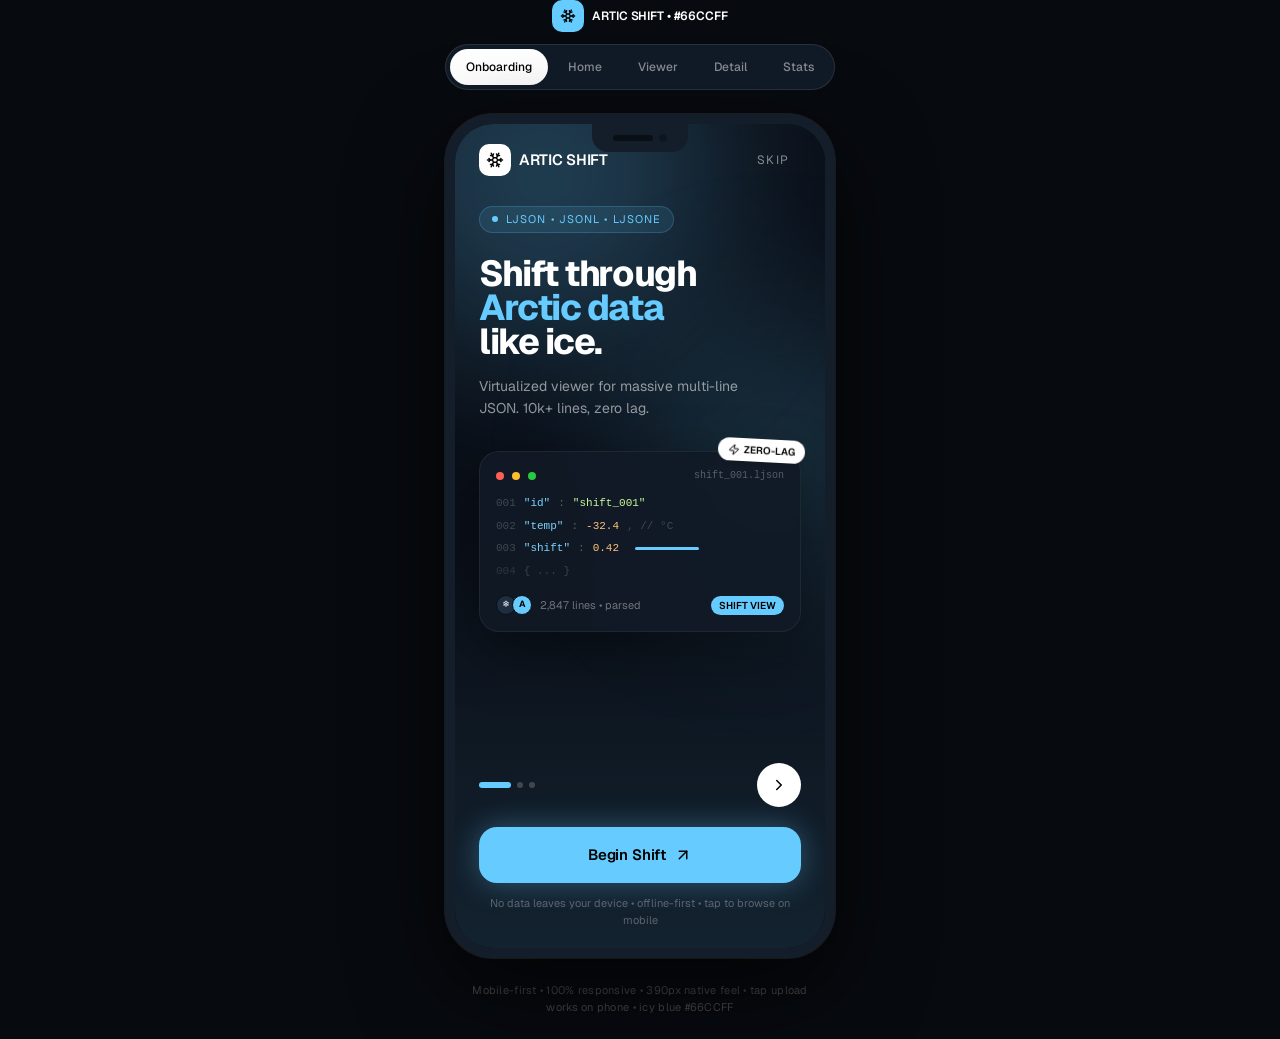
==== index.html @ 35176413 "Artic Shift JSONL viewer: clean vanilla-JS rewrite - Single-page app: onboarding, home, viewer, deta" ====
<!DOCTYPE html>
<html lang="en">
<head>
  <meta charset="UTF-8">
  <meta name="viewport" content="width=device-width, initial-scale=1, viewport-fit=cover">
  <title>Artic Shift · JSONL Viewer</title>
  <meta name="description" content="Artic Shift — a fast, offline-first viewer for massive JSONL / LJSON files. Expand, search and inspect lines; stats, errors and key maps at a glance.">
  <meta name="theme-color" content="#0A0F18">
  <link rel="icon" href="data:image/svg+xml,%3Csvg xmlns='http://www.w3.org/2000/svg' viewBox='0 0 24 24' fill='none' stroke='%2366CCFF' stroke-width='2' stroke-linecap='round' stroke-linejoin='round'%3E%3Cpath d='M12 2v20'/%3E%3Cpath d='m4.93 4.93 14.14 14.14'/%3E%3Cpath d='M20 12H4'/%3E%3Cpath d='m19.07 4.93-14.14 14.14'/%3E%3Cpath d='M2 12h20'/%3E%3Cpath d='m4.93 19.07 14.14-14.14'/%3E%3C/svg%3E">
  <link rel="preconnect" href="https://fonts.googleapis.com">
  <link rel="preconnect" href="https://fonts.gstatic.com" crossorigin>
  <link rel="stylesheet" href="https://fonts.googleapis.com/css2?family=Geist:wght@400;500;600;700&family=Geist+Mono:wght@400;500&display=swap">
  <link rel="stylesheet" href="styles.css">
</head>
<body>
  <div id="root"></div>
  <noscript>
    <div style="min-height:100dvh;display:flex;align-items:center;justify-content:center;background:#0A0F18;color:#fff;font-family:system-ui,sans-serif;padding:24px;text-align:center">
      Artic Shift needs JavaScript to render the viewer.
    </div>
  </noscript>
  <script src="icons.js"></script>
  <script src="app.js"></script>
</body>
</html>
---- styles.css ----
*,:after,:before{--tw-border-spacing-x:0;--tw-border-spacing-y:0;--tw-translate-x:0;--tw-translate-y:0;--tw-rotate:0;--tw-skew-x:0;--tw-skew-y:0;--tw-scale-x:1;--tw-scale-y:1;--tw-pan-x: ;--tw-pan-y: ;--tw-pinch-zoom: ;--tw-scroll-snap-strictness:proximity;--tw-gradient-from-position: ;--tw-gradient-via-position: ;--tw-gradient-to-position: ;--tw-ordinal: ;--tw-slashed-zero: ;--tw-numeric-figure: ;--tw-numeric-spacing: ;--tw-numeric-fraction: ;--tw-ring-inset: ;--tw-ring-offset-width:0px;--tw-ring-offset-color:#fff;--tw-ring-color:rgba(59,130,246,.5);--tw-ring-offset-shadow:0 0 #0000;--tw-ring-shadow:0 0 #0000;--tw-shadow:0 0 #0000;--tw-shadow-colored:0 0 #0000;--tw-blur: ;--tw-brightness: ;--tw-contrast: ;--tw-grayscale: ;--tw-hue-rotate: ;--tw-invert: ;--tw-saturate: ;--tw-sepia: ;--tw-drop-shadow: ;--tw-backdrop-blur: ;--tw-backdrop-brightness: ;--tw-backdrop-contrast: ;--tw-backdrop-grayscale: ;--tw-backdrop-hue-rotate: ;--tw-backdrop-invert: ;--tw-backdrop-opacity: ;--tw-backdrop-saturate: ;--tw-backdrop-sepia: ;--tw-contain-size: ;--tw-contain-layout: ;--tw-contain-paint: ;--tw-contain-style: }::backdrop{--tw-border-spacing-x:0;--tw-border-spacing-y:0;--tw-translate-x:0;--tw-translate-y:0;--tw-rotate:0;--tw-skew-x:0;--tw-skew-y:0;--tw-scale-x:1;--tw-scale-y:1;--tw-pan-x: ;--tw-pan-y: ;--tw-pinch-zoom: ;--tw-scroll-snap-strictness:proximity;--tw-gradient-from-position: ;--tw-gradient-via-position: ;--tw-gradient-to-position: ;--tw-ordinal: ;--tw-slashed-zero: ;--tw-numeric-figure: ;--tw-numeric-spacing: ;--tw-numeric-fraction: ;--tw-ring-inset: ;--tw-ring-offset-width:0px;--tw-ring-offset-color:#fff;--tw-ring-color:rgba(59,130,246,.5);--tw-ring-offset-shadow:0 0 #0000;--tw-ring-shadow:0 0 #0000;--tw-shadow:0 0 #0000;--tw-shadow-colored:0 0 #0000;--tw-blur: ;--tw-brightness: ;--tw-contrast: ;--tw-grayscale: ;--tw-hue-rotate: ;--tw-invert: ;--tw-saturate: ;--tw-sepia: ;--tw-drop-shadow: ;--tw-backdrop-blur: ;--tw-backdrop-brightness: ;--tw-backdrop-contrast: ;--tw-backdrop-grayscale: ;--tw-backdrop-hue-rotate: ;--tw-backdrop-invert: ;--tw-backdrop-opacity: ;--tw-backdrop-saturate: ;--tw-backdrop-sepia: ;--tw-contain-size: ;--tw-contain-layout: ;--tw-contain-paint: ;--tw-contain-style: }/*! tailwindcss v3.4.18 | MIT License | https://tailwindcss.com*/*,:after,:before{box-sizing:border-box;border:0 solid #e5e7eb}:after,:before{--tw-content:""}:host,html{line-height:1.5;-webkit-text-size-adjust:100%;-moz-tab-size:4;-o-tab-size:4;tab-size:4;font-family:ui-sans-serif,system-ui,sans-serif,Apple Color Emoji,Segoe UI Emoji,Segoe UI Symbol,Noto Color Emoji;font-feature-settings:normal;font-variation-settings:normal;-webkit-tap-highlight-color:transparent}body{line-height:inherit}hr{height:0;color:inherit;border-top-width:1px}abbr:where([title]){-webkit-text-decoration:underline dotted;text-decoration:underline dotted}h1,h2,h3,h4,h5,h6{font-size:inherit;font-weight:inherit}a{color:inherit;text-decoration:inherit}b,strong{font-weight:bolder}code,kbd,pre,samp{font-family:ui-monospace,SFMono-Regular,Menlo,Monaco,Consolas,Liberation Mono,Courier New,monospace;font-feature-settings:normal;font-variation-settings:normal;font-size:1em}small{font-size:80%}sub,sup{font-size:75%;line-height:0;position:relative;vertical-align:baseline}sub{bottom:-.25em}sup{top:-.5em}table{text-indent:0;border-color:inherit;border-collapse:collapse}button,input,optgroup,select,textarea{font-family:inherit;font-feature-settings:inherit;font-variation-settings:inherit;font-size:100%;font-weight:inherit;line-height:inherit;letter-spacing:inherit;color:inherit;margin:0;padding:0}button,select{text-transform:none}button,input:where([type=button]),input:where([type=reset]),input:where([type=submit]){-webkit-appearance:button;background-color:transparent;background-image:none}:-moz-focusring{outline:auto}:-moz-ui-invalid{box-shadow:none}progress{vertical-align:baseline}::-webkit-inner-spin-button,::-webkit-outer-spin-button{height:auto}[type=search]{-webkit-appearance:textfield;outline-offset:-2px}::-webkit-search-decoration{-webkit-appearance:none}::-webkit-file-upload-button{-webkit-appearance:button;font:inherit}summary{display:list-item}blockquote,dd,dl,figure,h1,h2,h3,h4,h5,h6,hr,p,pre{margin:0}fieldset{margin:0}fieldset,legend{padding:0}menu,ol,ul{list-style:none;margin:0;padding:0}dialog{padding:0}textarea{resize:vertical}input::-moz-placeholder,textarea::-moz-placeholder{opacity:1;color:#9ca3af}input::placeholder,textarea::placeholder{opacity:1;color:#9ca3af}[role=button],button{cursor:pointer}:disabled{cursor:default}audio,canvas,embed,iframe,img,object,svg,video{display:block;vertical-align:middle}img,video{max-width:100%;height:auto}[hidden]:where(:not([hidden=until-found])){display:none}.pointer-events-none{pointer-events:none}.visible{visibility:visible}.absolute{position:absolute}.relative{position:relative}.-left-\[13px\]{left:-13px}.-left-\[80px\]{left:-80px}.-right-1{right:-.25rem}.-right-\[100px\]{right:-100px}.-right-\[13px\]{right:-13px}.-top-1{top:-.25rem}.-top-3{top:-.75rem}.-top-\[120px\]{top:-120px}.bottom-0{bottom:0}.bottom-1{bottom:.25rem}.left-0{left:0}.left-1\/2{left:50%}.left-3\.5{left:.875rem}.right-0{right:0}.right-1\.5{right:.375rem}.top-0{top:0}.top-1\/2{top:50%}.top-\[120px\]{top:120px}.top-\[140px\]{top:140px}.top-\[160px\]{top:160px}.top-\[180px\]{top:180px}.z-10{z-index:10}.z-20{z-index:20}.z-30{z-index:30}.mx-auto{margin-left:auto;margin-right:auto}.mb-3{margin-bottom:.75rem}.mb-4{margin-bottom:1rem}.mb-5{margin-bottom:1.25rem}.mb-6{margin-bottom:1.5rem}.ml-2{margin-left:.5rem}.ml-\[14px\]{margin-left:14px}.ml-auto{margin-left:auto}.mt-0\.5{margin-top:.125rem}.mt-1{margin-top:.25rem}.mt-1\.5{margin-top:.375rem}.mt-2{margin-top:.5rem}.mt-3{margin-top:.75rem}.mt-4{margin-top:1rem}.mt-5{margin-top:1.25rem}.mt-6{margin-top:1.5rem}.mt-\[7px\]{margin-top:7px}.block{display:block}.flex{display:flex}.inline-flex{display:inline-flex}.grid{display:grid}.hidden{display:none}.h-1{height:.25rem}.h-1\.5{height:.375rem}.h-10{height:2.5rem}.h-11{height:2.75rem}.h-12{height:3rem}.h-14{height:3.5rem}.h-2{height:.5rem}.h-20{height:5rem}.h-5{height:1.25rem}.h-7{height:1.75rem}.h-8{height:2rem}.h-9{height:2.25rem}.h-\[100dvh\]{height:100dvh}.h-\[28px\]{height:28px}.h-\[300px\]{height:300px}.h-\[340px\]{height:340px}.h-\[3px\]{height:3px}.h-\[50\%\]{height:50%}.h-\[52px\]{height:52px}.h-\[56px\]{height:56px}.h-\[5px\]{height:5px}.h-\[68px\]{height:68px}.h-full{height:100%}.min-h-\[100dvh\]{min-height:100dvh}.min-h-\[110px\]{min-height:110px}.min-h-\[28px\]{min-height:28px}.min-h-\[32px\]{min-height:32px}.min-h-\[36px\]{min-height:36px}.min-h-\[44px\]{min-height:44px}.min-h-\[56px\]{min-height:56px}.min-h-\[64px\]{min-height:64px}.min-h-\[68px\]{min-height:68px}.min-h-\[72px\]{min-height:72px}.w-1{width:.25rem}.w-1\.5{width:.375rem}.w-10{width:2.5rem}.w-11{width:2.75rem}.w-12{width:3rem}.w-14{width:3.5rem}.w-16{width:4rem}.w-2{width:.5rem}.w-5{width:1.25rem}.w-6{width:1.5rem}.w-7{width:1.75rem}.w-8{width:2rem}.w-9{width:2.25rem}.w-\[120px\]{width:120px}.w-\[300px\]{width:300px}.w-\[340px\]{width:340px}.w-\[3px\]{width:3px}.w-\[68px\]{width:68px}.w-\[92\%\]{width:92%}.w-\[96px\]{width:96px}.w-full{width:100%}.min-w-0{min-width:0}.min-w-\[32px\]{min-width:32px}.min-w-\[36px\]{min-width:36px}.min-w-\[40px\]{min-width:40px}.min-w-\[44px\]{min-width:44px}.min-w-\[48px\]{min-width:48px}.max-w-\[110px\]{max-width:110px}.max-w-\[160px\]{max-width:160px}.max-w-\[220px\]{max-width:220px}.max-w-\[300px\]{max-width:300px}.max-w-\[320px\]{max-width:320px}.max-w-\[390px\]{max-width:390px}.max-w-full{max-width:100%}.flex-1{flex:1 1 0%}.shrink-0{flex-shrink:0}.-translate-x-1\/2{--tw-translate-x:-50%}.-translate-x-1\/2,.-translate-y-1\/2{transform:translate(var(--tw-translate-x),var(--tw-translate-y)) rotate(var(--tw-rotate)) skewX(var(--tw-skew-x)) skewY(var(--tw-skew-y)) scaleX(var(--tw-scale-x)) scaleY(var(--tw-scale-y))}.-translate-y-1\/2{--tw-translate-y:-50%}.rotate-3{--tw-rotate:3deg}.rotate-3,.rotate-90{transform:translate(var(--tw-translate-x),var(--tw-translate-y)) rotate(var(--tw-rotate)) skewX(var(--tw-skew-x)) skewY(var(--tw-skew-y)) scaleX(var(--tw-scale-x)) scaleY(var(--tw-scale-y))}.rotate-90{--tw-rotate:90deg}.transform{transform:translate(var(--tw-translate-x),var(--tw-translate-y)) rotate(var(--tw-rotate)) skewX(var(--tw-skew-x)) skewY(var(--tw-skew-y)) scaleX(var(--tw-scale-x)) scaleY(var(--tw-scale-y))}.animate-\[fadeIn_0\.3s_ease\]{animation:fadeIn .3s ease}@keyframes pulse{50%{opacity:.5}}.animate-pulse{animation:pulse 2s cubic-bezier(.4,0,.6,1) infinite}.cursor-pointer{cursor:pointer}.select-none{-webkit-user-select:none;-moz-user-select:none;user-select:none}.grid-cols-2{grid-template-columns:repeat(2,minmax(0,1fr))}.grid-cols-3{grid-template-columns:repeat(3,minmax(0,1fr))}.flex-col{flex-direction:column}.flex-wrap{flex-wrap:wrap}.items-start{align-items:flex-start}.items-center{align-items:center}.justify-center{justify-content:center}.justify-between{justify-content:space-between}.justify-around{justify-content:space-around}.gap-1{gap:.25rem}.gap-1\.5{gap:.375rem}.gap-2{gap:.5rem}.gap-3{gap:.75rem}.gap-4{gap:1rem}.-space-x-1>:not([hidden])~:not([hidden]){--tw-space-x-reverse:0;margin-right:calc(-.25rem*var(--tw-space-x-reverse));margin-left:calc(-.25rem*(1 - var(--tw-space-x-reverse)))}.space-y-1\.5>:not([hidden])~:not([hidden]){--tw-space-y-reverse:0;margin-top:calc(.375rem*(1 - var(--tw-space-y-reverse)));margin-bottom:calc(.375rem*var(--tw-space-y-reverse))}.space-y-2\.5>:not([hidden])~:not([hidden]){--tw-space-y-reverse:0;margin-top:calc(.625rem*(1 - var(--tw-space-y-reverse)));margin-bottom:calc(.625rem*var(--tw-space-y-reverse))}.space-y-3>:not([hidden])~:not([hidden]){--tw-space-y-reverse:0;margin-top:calc(.75rem*(1 - var(--tw-space-y-reverse)));margin-bottom:calc(.75rem*var(--tw-space-y-reverse))}.space-y-4>:not([hidden])~:not([hidden]){--tw-space-y-reverse:0;margin-top:calc(1rem*(1 - var(--tw-space-y-reverse)));margin-bottom:calc(1rem*var(--tw-space-y-reverse))}.space-y-5>:not([hidden])~:not([hidden]){--tw-space-y-reverse:0;margin-top:calc(1.25rem*(1 - var(--tw-space-y-reverse)));margin-bottom:calc(1.25rem*var(--tw-space-y-reverse))}.divide-y>:not([hidden])~:not([hidden]){--tw-divide-y-reverse:0;border-top-width:calc(1px*(1 - var(--tw-divide-y-reverse)));border-bottom-width:calc(1px*var(--tw-divide-y-reverse))}.divide-white\/\[0\.04\]>:not([hidden])~:not([hidden]){border-color:hsla(0,0%,100%,.04)}.self-start{align-self:flex-start}.overflow-auto{overflow:auto}.overflow-hidden{overflow:hidden}.overflow-x-auto{overflow-x:auto}.overflow-x-hidden{overflow-x:hidden}.truncate{overflow:hidden;text-overflow:ellipsis;white-space:nowrap}.whitespace-pre-wrap{white-space:pre-wrap}.break-all{word-break:break-all}.rounded{border-radius:.25rem}.rounded-\[10px\]{border-radius:10px}.rounded-\[12px\]{border-radius:12px}.rounded-\[14px\]{border-radius:14px}.rounded-\[16px\]{border-radius:16px}.rounded-\[18px\]{border-radius:18px}.rounded-\[20px\]{border-radius:20px}.rounded-\[24px\]{border-radius:24px}.rounded-full{border-radius:9999px}.rounded-b-\[16px\]{border-bottom-right-radius:16px;border-bottom-left-radius:16px}.rounded-l-full{border-top-left-radius:9999px;border-bottom-left-radius:9999px}.rounded-r-full{border-top-right-radius:9999px;border-bottom-right-radius:9999px}.border{border-width:1px}.border-2{border-width:2px}.border-b{border-bottom-width:1px}.border-l{border-left-width:1px}.border-t{border-top-width:1px}.border-dashed{border-style:dashed}.border-\[\#0A0F18\]{--tw-border-opacity:1;border-color:rgb(10 15 24/var(--tw-border-opacity,1))}.border-\[\#1E2D40\]{--tw-border-opacity:1;border-color:rgb(30 45 64/var(--tw-border-opacity,1))}.border-\[\#66CCFF\]{--tw-border-opacity:1;border-color:rgb(102 204 255/var(--tw-border-opacity,1))}.border-\[\#66CCFF\]\/20{border-color:rgba(102,204,255,.2)}.border-\[\#FF9A6C\]\/20{border-color:rgba(255,154,108,.2)}.border-white\/10{border-color:hsla(0,0%,100%,.1)}.border-white\/5,.border-white\/\[0\.05\]{border-color:hsla(0,0%,100%,.05)}.border-white\/\[0\.06\]{border-color:hsla(0,0%,100%,.06)}.bg-\[\#05080D\]{--tw-bg-opacity:1;background-color:rgb(5 8 13/var(--tw-bg-opacity,1))}.bg-\[\#0A0F18\]{--tw-bg-opacity:1;background-color:rgb(10 15 24/var(--tw-bg-opacity,1))}.bg-\[\#0A0F18\]\/90{background-color:rgba(10,15,24,.9)}.bg-\[\#0E1722\]{--tw-bg-opacity:1;background-color:rgb(14 23 34/var(--tw-bg-opacity,1))}.bg-\[\#0F1926\]{--tw-bg-opacity:1;background-color:rgb(15 25 38/var(--tw-bg-opacity,1))}.bg-\[\#111A26\]\/90{background-color:rgba(17,26,38,.9)}.bg-\[\#111B28\]{--tw-bg-opacity:1;background-color:rgb(17 27 40/var(--tw-bg-opacity,1))}.bg-\[\#111B28\]\/95{background-color:rgba(17,27,40,.95)}.bg-\[\#121B27\]{--tw-bg-opacity:1;background-color:rgb(18 27 39/var(--tw-bg-opacity,1))}.bg-\[\#121D2B\]{--tw-bg-opacity:1;background-color:rgb(18 29 43/var(--tw-bg-opacity,1))}.bg-\[\#141E2B\]{--tw-bg-opacity:1;background-color:rgb(20 30 43/var(--tw-bg-opacity,1))}.bg-\[\#1A2636\]{--tw-bg-opacity:1;background-color:rgb(26 38 54/var(--tw-bg-opacity,1))}.bg-\[\#1E2D40\]{--tw-bg-opacity:1;background-color:rgb(30 45 64/var(--tw-bg-opacity,1))}.bg-\[\#28CA42\]{--tw-bg-opacity:1;background-color:rgb(40 202 66/var(--tw-bg-opacity,1))}.bg-\[\#66CCFF\]{--tw-bg-opacity:1;background-color:rgb(102 204 255/var(--tw-bg-opacity,1))}.bg-\[\#66CCFF\]\/10{background-color:rgba(102,204,255,.1)}.bg-\[\#66CCFF\]\/15{background-color:rgba(102,204,255,.15)}.bg-\[\#66CCFF\]\/20{background-color:rgba(102,204,255,.2)}.bg-\[\#66CCFF\]\/25{background-color:rgba(102,204,255,.25)}.bg-\[\#C9F99A\]{--tw-bg-opacity:1;background-color:rgb(201 249 154/var(--tw-bg-opacity,1))}.bg-\[\#C9F99A\]\/15{background-color:hsla(90,89%,79%,.15)}.bg-\[\#FF5F57\]{--tw-bg-opacity:1;background-color:rgb(255 95 87/var(--tw-bg-opacity,1))}.bg-\[\#FF9A6C\]{--tw-bg-opacity:1;background-color:rgb(255 154 108/var(--tw-bg-opacity,1))}.bg-\[\#FF9A6C\]\/10{background-color:rgba(255,154,108,.1)}.bg-\[\#FF9A6C\]\/20{background-color:rgba(255,154,108,.2)}.bg-\[\#FF9A6C\]\/\[0\.06\]{background-color:rgba(255,154,108,.06)}.bg-\[\#FFBD2E\]{--tw-bg-opacity:1;background-color:rgb(255 189 46/var(--tw-bg-opacity,1))}.bg-black\/15{background-color:rgba(0,0,0,.15)}.bg-black\/20{background-color:rgba(0,0,0,.2)}.bg-black\/30{background-color:rgba(0,0,0,.3)}.bg-black\/40{background-color:rgba(0,0,0,.4)}.bg-black\/50{background-color:rgba(0,0,0,.5)}.bg-white{--tw-bg-opacity:1;background-color:rgb(255 255 255/var(--tw-bg-opacity,1))}.bg-white\/10{background-color:hsla(0,0%,100%,.1)}.bg-white\/20{background-color:hsla(0,0%,100%,.2)}.bg-white\/5{background-color:hsla(0,0%,100%,.05)}.bg-white\/\[0\.03\]{background-color:hsla(0,0%,100%,.03)}.bg-gradient-to-br{background-image:linear-gradient(to bottom right,var(--tw-gradient-stops))}.bg-gradient-to-t{background-image:linear-gradient(to top,var(--tw-gradient-stops))}.from-\[\#0A0F18\]{--tw-gradient-from:#0a0f18 var(--tw-gradient-from-position);--tw-gradient-to:rgba(10,15,24,0) var(--tw-gradient-to-position);--tw-gradient-stops:var(--tw-gradient-from),var(--tw-gradient-to)}.from-\[\#66CCFF\]{--tw-gradient-from:#6cf var(--tw-gradient-from-position);--tw-gradient-to:rgba(102,204,255,0) var(--tw-gradient-to-position);--tw-gradient-stops:var(--tw-gradient-from),var(--tw-gradient-to)}.from-\[\#66CCFF\]\/10{--tw-gradient-from:rgba(102,204,255,.1) var(--tw-gradient-from-position);--tw-gradient-to:rgba(102,204,255,0) var(--tw-gradient-to-position);--tw-gradient-stops:var(--tw-gradient-from),var(--tw-gradient-to)}.from-\[\#66CCFF\]\/15{--tw-gradient-from:rgba(102,204,255,.15) var(--tw-gradient-from-position);--tw-gradient-to:rgba(102,204,255,0) var(--tw-gradient-to-position);--tw-gradient-stops:var(--tw-gradient-from),var(--tw-gradient-to)}.via-\[\#0A0F18\]\/90{--tw-gradient-to:rgba(10,15,24,0) var(--tw-gradient-to-position);--tw-gradient-stops:var(--tw-gradient-from),rgba(10,15,24,.9) var(--tw-gradient-via-position),var(--tw-gradient-to)}.to-\[\#4AA8D8\]{--tw-gradient-to:#4aa8d8 var(--tw-gradient-to-position)}.to-\[\#66CCFF\]\/5{--tw-gradient-to:rgba(102,204,255,.05) var(--tw-gradient-to-position)}.to-transparent{--tw-gradient-to:transparent var(--tw-gradient-to-position)}.p-1{padding:.25rem}.p-2\.5{padding:.625rem}.p-3{padding:.75rem}.p-3\.5{padding:.875rem}.p-4{padding:1rem}.p-5{padding:1.25rem}.p-8{padding:2rem}.px-2{padding-left:.5rem;padding-right:.5rem}.px-2\.5{padding-left:.625rem;padding-right:.625rem}.px-3{padding-left:.75rem;padding-right:.75rem}.px-4{padding-left:1rem;padding-right:1rem}.px-5{padding-left:1.25rem;padding-right:1.25rem}.px-6{padding-left:1.5rem;padding-right:1.5rem}.px-\[52px\]{padding-left:52px;padding-right:52px}.py-0\.5{padding-top:.125rem;padding-bottom:.125rem}.py-1{padding-top:.25rem;padding-bottom:.25rem}.py-20{padding-top:5rem;padding-bottom:5rem}.py-3{padding-top:.75rem;padding-bottom:.75rem}.py-3\.5{padding-top:.875rem;padding-bottom:.875rem}.py-\[1px\]{padding-top:1px;padding-bottom:1px}.pb-1{padding-bottom:.25rem}.pb-3{padding-bottom:.75rem}.pb-4{padding-bottom:1rem}.pb-\[100px\]{padding-bottom:100px}.pb-\[calc\(10px\+env\(safe-area-inset-bottom\2c 0px\)\)\]{padding-bottom:calc(10px + env(safe-area-inset-bottom,0px))}.pb-\[calc\(20px\+env\(safe-area-inset-bottom\2c 0px\)\)\]{padding-bottom:calc(20px + env(safe-area-inset-bottom,0px))}.pl-10{padding-left:2.5rem}.pl-3{padding-left:.75rem}.pr-10{padding-right:2.5rem}.pt-2{padding-top:.5rem}.pt-6{padding-top:1.5rem}.pt-\[calc\(14px\+var\(--safe-area-inset-top\2c 0px\)\)\]{padding-top:calc(14px + var(--safe-area-inset-top,0px))}.pt-\[calc\(16px\+var\(--safe-area-inset-top\2c 0px\)\)\]{padding-top:calc(16px + var(--safe-area-inset-top,0px))}.text-left{text-align:left}.text-center{text-align:center}.text-right{text-align:right}.font-mono{font-family:ui-monospace,SFMono-Regular,Menlo,Monaco,Consolas,Liberation Mono,Courier New,monospace}.text-\[10px\]{font-size:10px}.text-\[11px\]{font-size:11px}.text-\[12px\]{font-size:12px}.text-\[13px\]{font-size:13px}.text-\[14px\]{font-size:14px}.text-\[15px\]{font-size:15px}.text-\[18px\]{font-size:18px}.text-\[20px\]{font-size:20px}.text-\[22px\]{font-size:22px}.text-\[28px\]{font-size:28px}.text-\[32px\]{font-size:32px}.text-\[9px\]{font-size:9px}.font-\[750\]{font-weight:750}.font-bold{font-weight:700}.font-medium{font-weight:500}.font-semibold{font-weight:600}.capitalize{text-transform:capitalize}.leading-\[0\.95\]{line-height:.95}.leading-\[18px\]{line-height:18px}.leading-\[20px\]{line-height:20px}.leading-\[22px\]{line-height:22px}.leading-none{line-height:1}.leading-tight{line-height:1.25}.tracking-\[-0\.01em\]{letter-spacing:-.01em}.tracking-\[-0\.02em\]{letter-spacing:-.02em}.tracking-\[-0\.03em\]{letter-spacing:-.03em}.tracking-\[-0\.04em\]{letter-spacing:-.04em}.tracking-wide{letter-spacing:.025em}.tracking-widest{letter-spacing:.1em}.text-\[\#5A6B82\]{--tw-text-opacity:1;color:rgb(90 107 130/var(--tw-text-opacity,1))}.text-\[\#66CCFF\]{--tw-text-opacity:1;color:rgb(102 204 255/var(--tw-text-opacity,1))}.text-\[\#7DD3FF\]{--tw-text-opacity:1;color:rgb(125 211 255/var(--tw-text-opacity,1))}.text-\[\#8A9BB2\]{--tw-text-opacity:1;color:rgb(138 155 178/var(--tw-text-opacity,1))}.text-\[\#C9F99A\]{--tw-text-opacity:1;color:rgb(201 249 154/var(--tw-text-opacity,1))}.text-\[\#FF8FD8\]{--tw-text-opacity:1;color:rgb(255 143 216/var(--tw-text-opacity,1))}.text-\[\#FF9A6C\]{--tw-text-opacity:1;color:rgb(255 154 108/var(--tw-text-opacity,1))}.text-\[\#FF9A6C\]\/80{color:rgba(255,154,108,.8)}.text-\[\#FFC27A\]{--tw-text-opacity:1;color:rgb(255 194 122/var(--tw-text-opacity,1))}.text-black{--tw-text-opacity:1;color:rgb(0 0 0/var(--tw-text-opacity,1))}.text-white{--tw-text-opacity:1;color:rgb(255 255 255/var(--tw-text-opacity,1))}.text-white\/20{color:hsla(0,0%,100%,.2)}.text-white\/25{color:hsla(0,0%,100%,.25)}.text-white\/30{color:hsla(0,0%,100%,.3)}.text-white\/40{color:hsla(0,0%,100%,.4)}.text-white\/45{color:hsla(0,0%,100%,.45)}.text-white\/50{color:hsla(0,0%,100%,.5)}.text-white\/55{color:hsla(0,0%,100%,.55)}.text-white\/60{color:hsla(0,0%,100%,.6)}.text-white\/70{color:hsla(0,0%,100%,.7)}.text-white\/80{color:hsla(0,0%,100%,.8)}.antialiased{-webkit-font-smoothing:antialiased;-moz-osx-font-smoothing:grayscale}.opacity-60{opacity:.6}.opacity-70{opacity:.7}.shadow-\[0_0_30px_rgba\(102\2c 204\2c 255\2c 0\.35\)\]{--tw-shadow:0 0 30px rgba(102,204,255,.35);--tw-shadow-colored:0 0 30px var(--tw-shadow-color);box-shadow:var(--tw-ring-offset-shadow,0 0 #0000),var(--tw-ring-shadow,0 0 #0000),var(--tw-shadow)}.shadow-\[0_10px_40px_rgba\(0\2c 0\2c 0\2c 0\.5\)\]{--tw-shadow:0 10px 40px rgba(0,0,0,.5);--tw-shadow-colored:0 10px 40px var(--tw-shadow-color);box-shadow:var(--tw-ring-offset-shadow,0 0 #0000),var(--tw-ring-shadow,0 0 #0000),var(--tw-shadow)}.shadow-\[0_20px_60px_rgba\(0\2c 0\2c 0\2c 0\.4\)\]{--tw-shadow:0 20px 60px rgba(0,0,0,.4);--tw-shadow-colored:0 20px 60px var(--tw-shadow-color)}.shadow-\[0_20px_60px_rgba\(0\2c 0\2c 0\2c 0\.4\)\],.shadow-lg{box-shadow:var(--tw-ring-offset-shadow,0 0 #0000),var(--tw-ring-shadow,0 0 #0000),var(--tw-shadow)}.shadow-lg{--tw-shadow:0 10px 15px -3px rgba(0,0,0,.1),0 4px 6px -4px rgba(0,0,0,.1);--tw-shadow-colored:0 10px 15px -3px var(--tw-shadow-color),0 4px 6px -4px var(--tw-shadow-color)}.blur-\[70px\]{--tw-blur:blur(70px)}.blur-\[70px\],.blur-\[80px\]{filter:var(--tw-blur) var(--tw-brightness) var(--tw-contrast) var(--tw-grayscale) var(--tw-hue-rotate) var(--tw-invert) var(--tw-saturate) var(--tw-sepia) var(--tw-drop-shadow)}.blur-\[80px\]{--tw-blur:blur(80px)}.filter{filter:var(--tw-blur) var(--tw-brightness) var(--tw-contrast) var(--tw-grayscale) var(--tw-hue-rotate) var(--tw-invert) var(--tw-saturate) var(--tw-sepia) var(--tw-drop-shadow)}.backdrop-blur{--tw-backdrop-blur:blur(8px)}.backdrop-blur,.backdrop-blur-\[20px\]{backdrop-filter:var(--tw-backdrop-blur) var(--tw-backdrop-brightness) var(--tw-backdrop-contrast) var(--tw-backdrop-grayscale) var(--tw-backdrop-hue-rotate) var(--tw-backdrop-invert) var(--tw-backdrop-opacity) var(--tw-backdrop-saturate) var(--tw-backdrop-sepia)}.backdrop-blur-\[20px\]{--tw-backdrop-blur:blur(20px)}.transition-all{transition-property:all;transition-timing-function:cubic-bezier(.4,0,.2,1);transition-duration:.15s}.transition-colors{transition-property:color,background-color,border-color,text-decoration-color,fill,stroke;transition-timing-function:cubic-bezier(.4,0,.2,1);transition-duration:.15s}.transition-transform{transition-property:transform;transition-timing-function:cubic-bezier(.4,0,.2,1);transition-duration:.15s}.duration-300{transition-duration:.3s}#root,body,html{min-height:100%}body{margin:0;font-family:Inter,ui-sans-serif,system-ui,-apple-system,BlinkMacSystemFont,Segoe UI,sans-serif}[role=button]:not([aria-disabled=true]),button:not(:disabled),label[for],select:not(:disabled),summary{cursor:pointer}.selection\:bg-\[\#66CCFF\]\/30 ::-moz-selection{background-color:rgba(102,204,255,.3)}.selection\:bg-\[\#66CCFF\]\/30 ::selection{background-color:rgba(102,204,255,.3)}.selection\:bg-\[\#66CCFF\]\/30::-moz-selection{background-color:rgba(102,204,255,.3)}.selection\:bg-\[\#66CCFF\]\/30::selection{background-color:rgba(102,204,255,.3)}.placeholder\:text-white\/30::-moz-placeholder{color:hsla(0,0%,100%,.3)}.placeholder\:text-white\/30::placeholder{color:hsla(0,0%,100%,.3)}.hover\:border-\[\#66CCFF\]\/40:hover{border-color:rgba(102,204,255,.4)}.hover\:border-white\/10:hover{border-color:hsla(0,0%,100%,.1)}.hover\:bg-\[\#121B27\]\/80:hover{background-color:rgba(18,27,39,.8)}.hover\:bg-\[\#162233\]:hover{--tw-bg-opacity:1;background-color:rgb(22 34 51/var(--tw-bg-opacity,1))}.hover\:bg-\[\#7DD3FF\]:hover{--tw-bg-opacity:1;background-color:rgb(125 211 255/var(--tw-bg-opacity,1))}.hover\:bg-white\/10:hover{background-color:hsla(0,0%,100%,.1)}.hover\:bg-white\/5:hover{background-color:hsla(0,0%,100%,.05)}.hover\:bg-white\/\[0\.02\]:hover{background-color:hsla(0,0%,100%,.02)}.hover\:text-\[\#8A9BB2\]:hover{--tw-text-opacity:1;color:rgb(138 155 178/var(--tw-text-opacity,1))}.hover\:text-white\/70:hover{color:hsla(0,0%,100%,.7)}.hover\:text-white\/80:hover{color:hsla(0,0%,100%,.8)}.focus\:border-\[\#66CCFF\]\/40:focus{border-color:rgba(102,204,255,.4)}.focus\:bg-\[\#121E2E\]:focus{--tw-bg-opacity:1;background-color:rgb(18 30 46/var(--tw-bg-opacity,1))}.focus\:outline-none:focus{outline:2px solid transparent;outline-offset:2px}.active\:scale-90:active{--tw-scale-x:.9;--tw-scale-y:.9}.active\:scale-90:active,.active\:scale-95:active{transform:translate(var(--tw-translate-x),var(--tw-translate-y)) rotate(var(--tw-rotate)) skewX(var(--tw-skew-x)) skewY(var(--tw-skew-y)) scaleX(var(--tw-scale-x)) scaleY(var(--tw-scale-y))}.active\:scale-95:active{--tw-scale-x:.95;--tw-scale-y:.95}.active\:scale-\[0\.98\]:active{--tw-scale-x:0.98;--tw-scale-y:0.98}.active\:scale-\[0\.98\]:active,.active\:scale-\[0\.99\]:active{transform:translate(var(--tw-translate-x),var(--tw-translate-y)) rotate(var(--tw-rotate)) skewX(var(--tw-skew-x)) skewY(var(--tw-skew-y)) scaleX(var(--tw-scale-x)) scaleY(var(--tw-scale-y))}.active\:scale-\[0\.99\]:active{--tw-scale-x:0.99;--tw-scale-y:0.99}.group:hover .group-hover\:scale-105{--tw-scale-x:1.05;--tw-scale-y:1.05;transform:translate(var(--tw-translate-x),var(--tw-translate-y)) rotate(var(--tw-rotate)) skewX(var(--tw-skew-x)) skewY(var(--tw-skew-y)) scaleX(var(--tw-scale-x)) scaleY(var(--tw-scale-y))}.group:hover .group-hover\:bg-white\/10{background-color:hsla(0,0%,100%,.1)}@media (min-width:640px){.sm\:mt-8{margin-top:2rem}.sm\:max-w-\[140px\]{max-width:140px}.sm\:max-w-\[200px\]{max-width:200px}.sm\:max-w-\[260px\]{max-width:260px}.sm\:gap-3{gap:.75rem}.sm\:px-5{padding-left:1.25rem;padding-right:1.25rem}.sm\:px-6{padding-left:1.5rem;padding-right:1.5rem}.sm\:text-\[36px\]{font-size:36px}}@media (min-width:1024px){.lg\:block{display:block}.lg\:flex{display:flex}.lg\:hidden{display:none}.lg\:h-\[844px\]{height:844px}.lg\:max-h-\[844px\]{max-height:844px}.lg\:min-h-0{min-height:0}.lg\:min-h-screen{min-height:100vh}.lg\:w-\[390px\]{width:390px}.lg\:flex-none{flex:none}.lg\:items-center{align-items:center}.lg\:justify-center{justify-content:center}.lg\:rounded-\[48px\]{border-radius:48px}.lg\:border-\[10px\]{border-width:10px}.lg\:border-\[\#141E2B\]{--tw-border-opacity:1;border-color:rgb(20 30 43/var(--tw-border-opacity,1))}.lg\:bg-\[\#070A0F\]{--tw-bg-opacity:1;background-color:rgb(7 10 15/var(--tw-bg-opacity,1))}.lg\:p-6{padding:1.5rem}.lg\:pt-14{padding-top:3.5rem}.lg\:shadow-\[0_0_0_1px_rgba\(255\2c 255\2c 255\2c 0\.08\)\2c 0_30px_90px_rgba\(0\2c 0\2c 0\2c 0\.7\)\]{--tw-shadow:0 0 0 1px hsla(0,0%,100%,.08),0 30px 90px rgba(0,0,0,.7);--tw-shadow-colored:0 0 0 1px var(--tw-shadow-color),0 30px 90px var(--tw-shadow-color);box-shadow:var(--tw-ring-offset-shadow,0 0 #0000),var(--tw-ring-shadow,0 0 #0000),var(--tw-shadow)}}
/* ---- App-specific rules (were injected at runtime by the original mockup) ---- */
.scrollbar-none::-webkit-scrollbar { display: none; }
.scrollbar-none { -ms-overflow-style: none; scrollbar-width: none; }
* { -webkit-tap-highlight-color: transparent; }
html, body { overflow-x: hidden; max-width: 100vw; }
body { font-family: "Geist", system-ui, -apple-system, "Segoe UI", sans-serif; }
@keyframes fadeIn { from { opacity: 0; transform: translateY(6px); } to { opacity: 1; transform: translateY(0); } }

/* ---- hand-added utilities: classes used by the rewrite but absent from the
   original compiled bundle (kept separate so the compiled section above stays
   byte-identical to the source artifact) ---- */
[class~="active:scale-90"]:active{transform:scale(.9)}
[class~="active:scale-95"]:active{transform:scale(.95)}
[class~="active:scale-[0.98]"]:active{transform:scale(.98)}
[class~="active:scale-[0.99]"]:active{transform:scale(.99)}
[class~="divide-y"]>:not([hidden])~:not([hidden]){border-top-width:1px}
[class~="divide-white/[0.04]"]>:not([hidden])~:not([hidden]){border-color:rgba(255,255,255,.04)}
[class~="focus:bg-[#121E2E]"]:focus{background-color:#121E2E}
[class~="focus:border-[#66CCFF]/40"]:focus{border-color:rgba(102,204,255,.4)}
[class~="focus:outline-none"]:focus{outline:2px solid transparent;outline-offset:2px}
[class~="hover:bg-[#121B27]/80"]:hover{background-color:rgba(18,27,39,.8)}
[class~="hover:bg-[#162233]"]:hover{background-color:#162233}
[class~="hover:bg-[#7DD3FF]"]:hover{background-color:#7DD3FF}
[class~="hover:bg-white/10"]:hover{background-color:rgba(255,255,255,.1)}
[class~="hover:bg-white/5"]:hover{background-color:rgba(255,255,255,.05)}
[class~="hover:bg-white/[0.02]"]:hover{background-color:rgba(255,255,255,.02)}
[class~="hover:border-[#66CCFF]/40"]:hover{border-color:rgba(102,204,255,.4)}
[class~="hover:border-white/10"]:hover{border-color:rgba(255,255,255,.1)}
[class~="hover:text-[#8A9BB2]"]:hover{color:#8A9BB2}
[class~="hover:text-white/70"]:hover{color:rgba(255,255,255,.7)}
[class~="hover:text-white/80"]:hover{color:rgba(255,255,255,.8)}
[class~="placeholder:text-white/30"]::placeholder{color:rgba(255,255,255,.3)}
[class~="pb-[calc(10px+env(safe-area-inset-bottom,0px))]"]{padding-bottom:calc(10px + env(safe-area-inset-bottom,0px))}
[class~="pb-[calc(20px+env(safe-area-inset-bottom,0px))]"]{padding-bottom:calc(20px + env(safe-area-inset-bottom,0px))}
[class~="pt-[calc(14px+var(--safe-area-inset-top,0px))]"]{padding-top:calc(14px + var(--safe-area-inset-top,0px))}
[class~="pt-[calc(16px+var(--safe-area-inset-top,0px))]"]{padding-top:calc(16px + var(--safe-area-inset-top,0px))}
[class~="shadow-[0_0_30px_rgba(102,204,255,0.35)]"]{box-shadow:0 0 30px rgba(102,204,255,.35)}
[class~="shadow-[0_10px_40px_rgba(0,0,0,0.5)]"]{box-shadow:0 10px 40px rgba(0,0,0,.5)}
[class~="shadow-[0_20px_60px_rgba(0,0,0,0.4)]"]{box-shadow:0 20px 60px rgba(0,0,0,.4)}
[class~="space-y-1.5"]>:not([hidden])~:not([hidden]){margin-top:.375rem}
[class~="space-y-2.5"]>:not([hidden])~:not([hidden]){margin-top:.625rem}
[class~="space-y-3"]>:not([hidden])~:not([hidden]){margin-top:.75rem}
[class~="space-y-4"]>:not([hidden])~:not([hidden]){margin-top:1rem}
[class~="space-y-5"]>:not([hidden])~:not([hidden]){margin-top:1.25rem}
[class~="-space-x-1"]>:not([hidden])~:not([hidden]){margin-left:-.25rem}
@media (min-width:1024px){[class~="lg:shadow-[0_0_0_1px_rgba(255,255,255,0.08),0_30px_90px_rgba(0,0,0,0.7)]"]{box-shadow:0 0 0 1px rgba(255,255,255,.08),0 30px 90px rgba(0,0,0,.7)}}
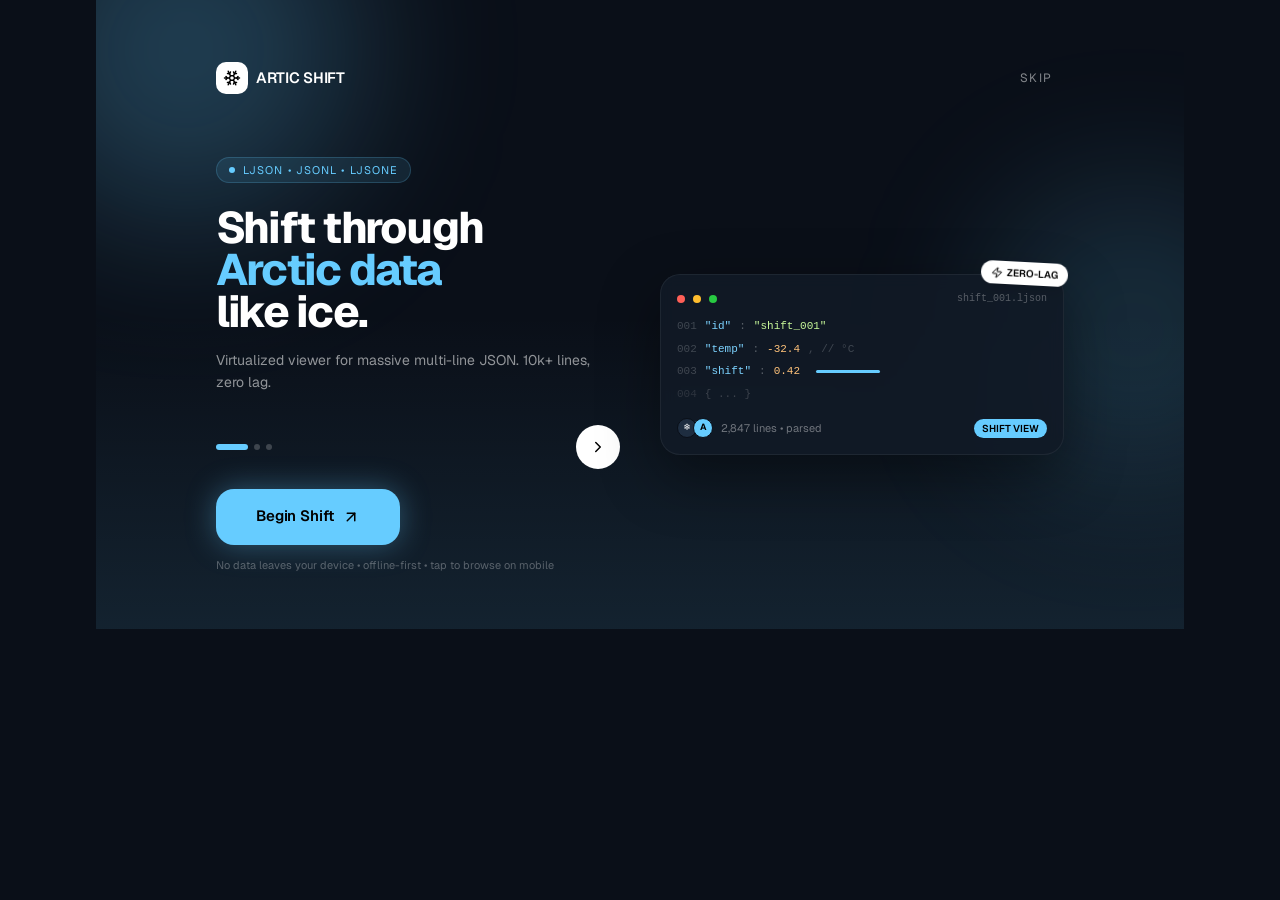
==== commit aadf3855: "Cache-bust script tags (?v=commit) so new deploys are picked up" ====
--- a/index.html
+++ b/index.html
@@ -19,7 +19,7 @@
       Artic Shift needs JavaScript to render the viewer.
     </div>
   </noscript>
-  <script src="icons.js"></script>
-  <script src="app.js"></script>
+  <script src="icons.js?v=185a121"></script>
+  <script src="app.js?v=185a121"></script>
 </body>
 </html>
--- a/styles.css
+++ b/styles.css
@@ -45,3 +45,86 @@
 [class~="space-y-5"]>:not([hidden])~:not([hidden]){margin-top:1.25rem}
 [class~="-space-x-1"]>:not([hidden])~:not([hidden]){margin-left:-.25rem}
 @media (min-width:1024px){[class~="lg:shadow-[0_0_0_1px_rgba(255,255,255,0.08),0_30px_90px_rgba(0,0,0,0.7)]"]{box-shadow:0 0 0 1px rgba(255,255,255,.08),0 30px 90px rgba(0,0,0,.7)}}
+[class~="top-[calc(100%+8px)]"]{top:calc(100% + 8px)}
+[class~="w-20"]{width:5rem}
+[class~="w-[200px]"]{width:200px}
+[class~="text-[#FF9A6C]/90"]{color:rgba(255,154,108,.9)}
+[class~="text-[16px]"]{font-size:16px}
+[class~="shadow-[0_16px_48px_rgba(0,0,0,0.6)]"]{box-shadow:0 16px 48px rgba(0,0,0,.6)}
+@media (min-width:640px){[class~="sm:inline"]{display:inline}}
+[class~="py-2.5"]{padding-top:.625rem;padding-bottom:.625rem}
+[class~="py-6"]{padding-top:1.5rem;padding-bottom:1.5rem}
+[class~="px-8"]{padding-left:2rem;padding-right:2rem}
+[class~="px-3.5"]{padding-left:.875rem;padding-right:.875rem}
+[class~="active:bg-white/10"]:active{background-color:rgba(255,255,255,.1)}
+[class~="bg-[#0F1926]/95"]{background-color:rgba(15,25,38,.95)}
+[class~="bg-[#141F2E]"]{background-color:#141F2E}
+[class~="bg-white/[0.02]"]{background-color:rgba(255,255,255,.02)}
+[class~="border-[#66CCFF]/25"]{border-color:rgba(102,204,255,.25)}
+[class~="border-[#FF9A6C]/25"]{border-color:rgba(255,154,108,.25)}
+[class~="border-white/[0.04]"]{border-color:rgba(255,255,255,.04)}
+[class~="fixed"]{position:fixed}
+[class~="h-16"]{height:4rem}
+[class~="hover:bg-[#FF9A6C]/20"]:hover{background-color:rgba(255,154,108,.2)}
+[class~="hover:bg-white/15"]:hover{background-color:rgba(255,255,255,.15)}
+[class~="hover:text-[#FF9A6C]"]:hover{color:#FF9A6C}
+[class~="last:border-0"]:last-child{border-width:0}
+[class~="leading-[16px]"]{line-height:16px}
+@media (min-width:1024px){[class~="lg:absolute"]{position:absolute}}
+[class~="max-h-[440px]"]{max-height:440px}
+[class~="max-w-[240px]"]{max-width:240px}
+[class~="mb-[calc(96px+env(safe-area-inset-bottom,0px))]"]{margin-bottom:calc(96px + env(safe-area-inset-bottom,0px))}
+[class~="min-h-[40px]"]{min-height:40px}
+[class~="min-h-[52px]"]{min-height:52px}
+[class~="mt-2.5"]{margin-top:.625rem}
+[class~="mt-[1px]"]{margin-top:1px}
+[class~="mx-4"]{margin-left:1rem;margin-right:1rem}
+[class~="p-1.5"]{padding:.375rem}
+[class~="px-1"]{padding-left:.25rem;padding-right:.25rem}
+
+/* ---- website-layout utilities (real-website rewrite: sticky navbar,
+   max-width containers, desktop grids; kept separate like the block above) ---- */
+[class~="bg-[#0A0F18]/95"]{background-color:rgba(10,15,24,.95)}
+[class~="gap-5"]{gap:1.25rem}
+[class~="gap-10"]{gap:2.5rem}
+[class~="max-w-md"]{max-width:28rem}
+[class~="max-w-4xl"]{max-width:56rem}
+[class~="max-w-6xl"]{max-width:72rem}
+[class~="max-w-[380px]"]{max-width:380px}
+[class~="max-w-[520px]"]{max-width:520px}
+[class~="mt-8"]{margin-top:2rem}
+[class~="mt-10"]{margin-top:2.5rem}
+[class~="mt-16"]{margin-top:4rem}
+[class~="py-8"]{padding-top:2rem;padding-bottom:2rem}
+[class~="pb-[120px]"]{padding-bottom:120px}
+[class~="sticky"]{position:sticky}
+[class~="top-[72px]"]{top:72px}
+@media (min-width:640px){
+[class~="sm:flex"]{display:flex}
+[class~="sm:w-auto"]{width:auto}
+[class~="sm:px-10"]{padding-left:2.5rem;padding-right:2.5rem}
+[class~="sm:grid-cols-4"]{grid-template-columns:repeat(4,minmax(0,1fr))}
+[class~="sm:max-w-[160px]"]{max-width:160px}
+[class~="sm:max-w-[320px]"]{max-width:320px}
+}
+@media (min-width:1024px){
+[class~="lg:col-span-2"]{grid-column:span 2/span 2}
+[class~="lg:col-span-3"]{grid-column:span 3/span 3}
+[class~="lg:grid-cols-2"]{grid-template-columns:repeat(2,minmax(0,1fr))}
+[class~="lg:grid-cols-4"]{grid-template-columns:repeat(4,minmax(0,1fr))}
+[class~="lg:grid-cols-5"]{grid-template-columns:repeat(5,minmax(0,1fr))}
+[class~="lg:max-w-[220px]"]{max-width:220px}
+[class~="lg:max-w-[480px]"]{max-width:480px}
+[class~="lg:mt-14"]{margin-top:3.5rem}
+[class~="lg:pb-10"]{padding-bottom:2.5rem}
+[class~="lg:px-8"]{padding-left:2rem;padding-right:2rem}
+[class~="lg:py-10"]{padding-top:2.5rem;padding-bottom:2.5rem}
+[class~="lg:py-12"]{padding-top:3rem;padding-bottom:3rem}
+[class~="lg:py-14"]{padding-top:3.5rem;padding-bottom:3.5rem}
+[class~="lg:py-28"]{padding-top:7rem;padding-bottom:7rem}
+[class~="lg:text-[36px]"]{font-size:36px}
+[class~="lg:text-[44px]"]{font-size:44px}
+}
+/* Visually-hidden but rendered file input: programmatic .click() opens the
+   file chooser reliably, unlike display:none which browsers may refuse. */
+[class~="filepicker-visually-hidden"]{position:absolute;width:1px;height:1px;padding:0;margin:-1px;overflow:hidden;clip:rect(0,0,0,0);white-space:nowrap;border:0}
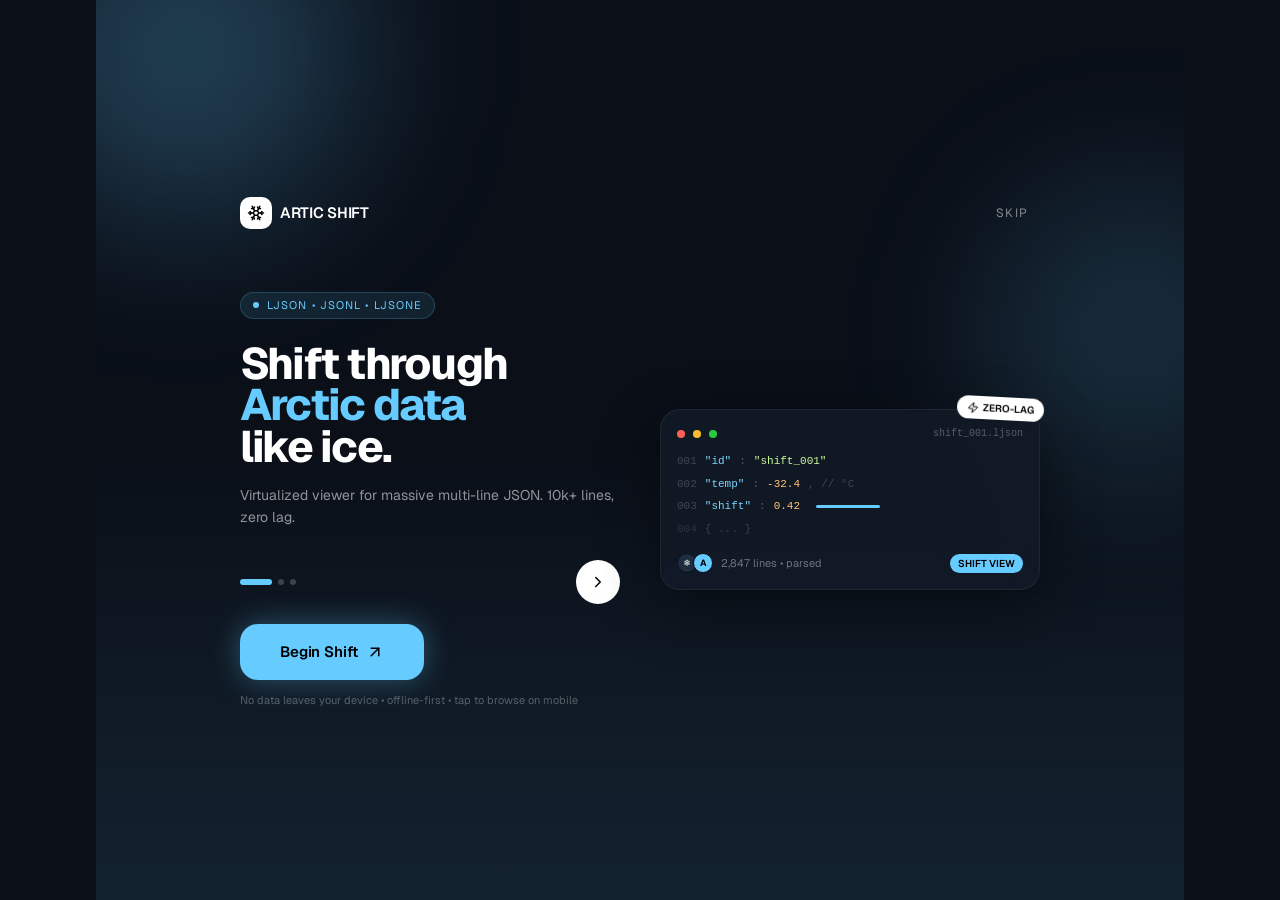
==== commit 1068d413: "Bump script cache-bust tags to f53f26a" ====
--- a/index.html
+++ b/index.html
@@ -19,7 +19,7 @@
       Artic Shift needs JavaScript to render the viewer.
     </div>
   </noscript>
-  <script src="icons.js?v=185a121"></script>
-  <script src="app.js?v=185a121"></script>
+  <script src="icons.js?v=f53f26a"></script>
+  <script src="app.js?v=f53f26a"></script>
 </body>
 </html>
--- a/styles.css
+++ b/styles.css
@@ -128,3 +128,7 @@
 /* Visually-hidden but rendered file input: programmatic .click() opens the
    file chooser reliably, unlike display:none which browsers may refuse. */
 [class~="filepicker-visually-hidden"]{position:absolute;width:1px;height:1px;padding:0;margin:-1px;overflow:hidden;clip:rect(0,0,0,0);white-space:nowrap;border:0}
+/* overflow-x:clip prevents horizontal scrolling WITHOUT creating a scroll
+   container, so position:sticky descendants keep sticking to the viewport
+   (overflow-x:hidden would break them). */
+[class~="overflow-x-clip"]{overflow-x:clip}
